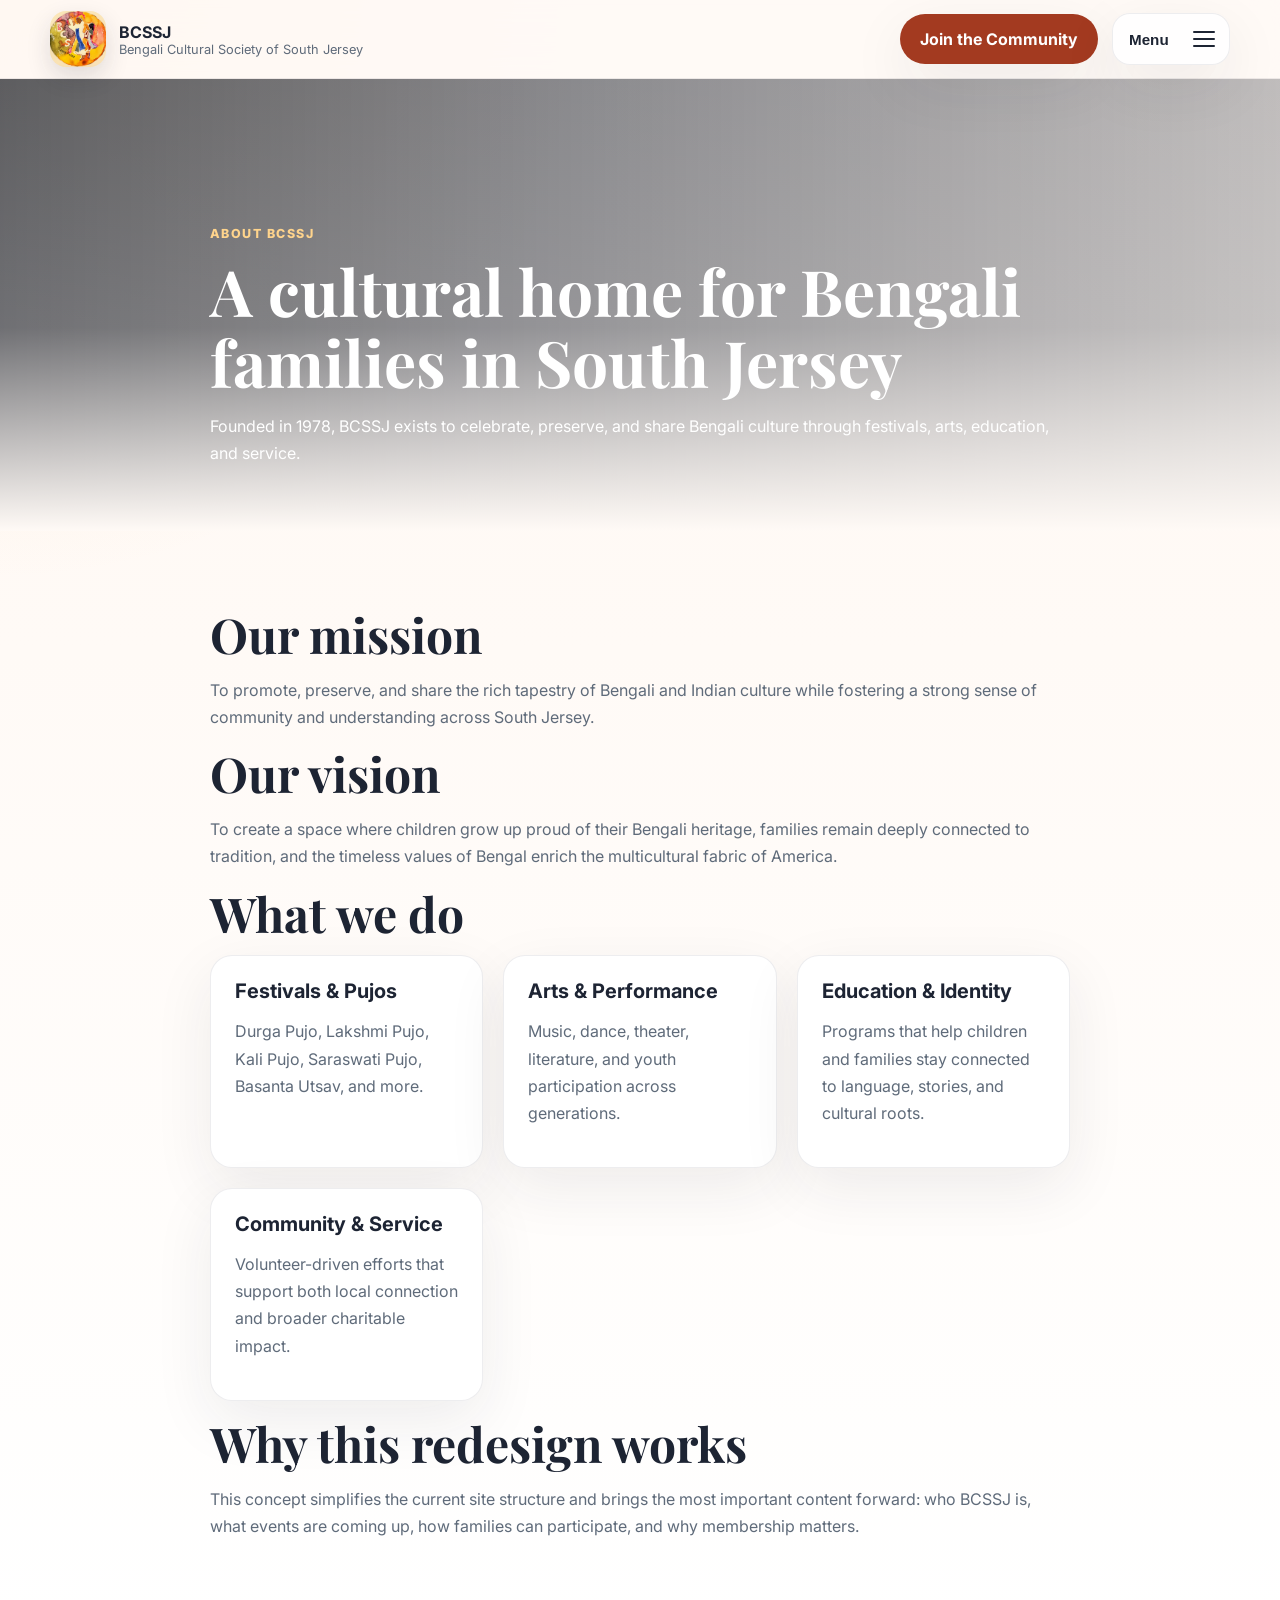
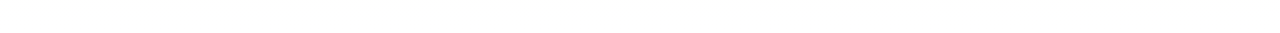
==== about.html @ 31b53582 "Initial BCSSJ modern site" ====
<!DOCTYPE html>
<html lang="en">
<head>
  <meta charset="UTF-8" />
  <meta name="viewport" content="width=device-width, initial-scale=1.0" />
  <title>About BCSSJ</title>
  <link rel="preconnect" href="https://fonts.googleapis.com">
  <link rel="preconnect" href="https://fonts.gstatic.com" crossorigin>
  <link href="https://fonts.googleapis.com/css2?family=Inter:wght@400;500;600;700;800&family=Playfair+Display:wght@600;700&display=swap" rel="stylesheet">
  <link rel="stylesheet" href="css/styles.css" />
</head>
<body>
  <header class="site-header">
    <div class="container nav-wrap">
      <a class="brand" href="index.html"><img class="brand-logo" src="assets/bcs-2026-2028-logo.jpeg" alt="BCSSJ logo" /><div><strong>BCSSJ</strong><span>Bengali Cultural Society of South Jersey</span></div></a>
      <div class="header-actions">
        <a class="button button-primary desktop-cta" href="membership.html">Join the Community</a>
        <button class="menu-toggle" type="button" aria-label="Open navigation menu" aria-expanded="false" aria-controls="site-menu">
          <span class="menu-toggle-label">Menu</span>
          <span class="menu-toggle-bars"><span></span><span></span><span></span></span>
        </button>
      </div>
      <nav class="site-nav" id="site-menu">
        <div class="site-nav-panel">
          <a href="about.html" class="active">About</a>
          <a href="events.html">Events</a>
          <a href="membership.html">Membership</a>
          <a href="festival.html">Durga Pujo</a>
          <a href="contact.html">Contact</a>
          <a class="button button-primary mobile-cta" href="membership.html">Join the Community</a>
        </div>
      </nav>
    </div>
  </header>

  <main class="page-shell">
    <section class="page-hero hero-photo-subpage" style="--hero-image: url('https://images.unsplash.com/photo-1514222709107-a180c68d72b4?auto=format&fit=crop&w=1600&q=80');">
      <div class="container narrow">
        <p class="eyebrow">About BCSSJ</p>
        <h1>A cultural home for Bengali families in South Jersey</h1>
        <p>Founded in 1978, BCSSJ exists to celebrate, preserve, and share Bengali culture through festivals, arts, education, and service.</p>
      </div>
    </section>

    <section class="section">
      <div class="container narrow content-flow">
        <h2>Our mission</h2>
        <p>To promote, preserve, and share the rich tapestry of Bengali and Indian culture while fostering a strong sense of community and understanding across South Jersey.</p>

        <h2>Our vision</h2>
        <p>To create a space where children grow up proud of their Bengali heritage, families remain deeply connected to tradition, and the timeless values of Bengal enrich the multicultural fabric of America.</p>

        <h2>What we do</h2>
        <div class="info-grid">
          <article class="info-card"><h3>Festivals & Pujos</h3><p>Durga Pujo, Lakshmi Pujo, Kali Pujo, Saraswati Pujo, Basanta Utsav, and more.</p></article>
          <article class="info-card"><h3>Arts & Performance</h3><p>Music, dance, theater, literature, and youth participation across generations.</p></article>
          <article class="info-card"><h3>Education & Identity</h3><p>Programs that help children and families stay connected to language, stories, and cultural roots.</p></article>
          <article class="info-card"><h3>Community & Service</h3><p>Volunteer-driven efforts that support both local connection and broader charitable impact.</p></article>
        </div>

        <h2>Why this redesign works</h2>
        <p>This concept simplifies the current site structure and brings the most important content forward: who BCSSJ is, what events are coming up, how families can participate, and why membership matters.</p>
      </div>
    </section>
  </main>
  <script src="js/site.js"></script>
</body>
</html>
---- css/styles.css ----
:root {
  --bg: #fffaf6;
  --surface: #ffffff;
  --surface-alt: #fff1e6;
  --text: #1d2433;
  --muted: #5f6b7a;
  --primary: #a33a20;
  --primary-dark: #7d2c18;
  --accent: #f1b24a;
  --border: rgba(29, 36, 51, 0.08);
  --shadow: 0 20px 60px rgba(32, 34, 52, 0.08);
  --radius: 22px;
  --container: 1180px;
}

* { box-sizing: border-box; }
html { scroll-behavior: smooth; }
body {
  margin: 0;
  font-family: 'Inter', sans-serif;
  color: var(--text);
  background:
    radial-gradient(circle at top left, rgba(241,178,74,.18), transparent 28%),
    linear-gradient(180deg, #fff8f3 0%, #fffaf6 40%, #ffffff 100%);
}

a { color: inherit; text-decoration: none; }
.container { width: min(var(--container), calc(100% - 2rem)); margin: 0 auto; }
.narrow { width: min(860px, calc(100% - 2rem)); margin: 0 auto; }

.site-header {
  position: sticky;
  top: 0;
  z-index: 20;
  background: rgba(255, 250, 246, 0.88);
  backdrop-filter: blur(16px);
  border-bottom: 1px solid var(--border);
}

.nav-wrap {
  display: flex;
  align-items: center;
  justify-content: space-between;
  gap: 1.5rem;
  min-height: 78px;
}

.brand {
  display: flex;
  align-items: center;
  gap: .8rem;
}

.brand strong { display: block; font-size: 1rem; }
.brand span:last-child { display: block; font-size: .8rem; color: var(--muted); }
.brand-mark {
  width: 48px;
  height: 48px;
  border-radius: 14px;
  display: grid;
  place-items: center;
  background: linear-gradient(135deg, var(--primary), #d85a2f);
  color: #fff;
  font-weight: 800;
  letter-spacing: .06em;
}

.site-nav {
  display: flex;
  align-items: center;
  gap: 1.2rem;
  color: var(--muted);
  font-weight: 500;
}

.site-nav a.active,
.site-nav a:hover,
.text-link:hover { color: var(--primary); }

.button {
  display: inline-flex;
  align-items: center;
  justify-content: center;
  padding: .95rem 1.25rem;
  border-radius: 999px;
  font-weight: 700;
  transition: .2s ease;
}

.button-primary {
  background: var(--primary);
  color: #fff;
  box-shadow: var(--shadow);
}

.button-primary:hover { background: var(--primary-dark); transform: translateY(-1px); }
.button-secondary {
  border: 1px solid var(--border);
  background: rgba(255,255,255,.75);
}
.button-secondary.light { border-color: rgba(255,255,255,.3); color: #fff; }

.hero, .page-hero, .festival-hero { padding: 5rem 0 4rem; }
.hero-grid {
  display: grid;
  grid-template-columns: 1.3fr .9fr;
  gap: 2rem;
  align-items: center;
}

.eyebrow {
  margin: 0 0 .75rem;
  color: var(--primary);
  text-transform: uppercase;
  letter-spacing: .12em;
  font-size: .78rem;
  font-weight: 800;
}

h1, h2, h3, h4 {
  margin: 0 0 1rem;
  line-height: 1.1;
}

h1, h2 {
  font-family: 'Playfair Display', serif;
}

h1 { font-size: clamp(2.8rem, 5vw, 4.8rem); }
h2 { font-size: clamp(2rem, 4vw, 3rem); }
h3 { font-size: 1.25rem; }
p { color: var(--muted); line-height: 1.7; }

.hero-text { max-width: 62ch; font-size: 1.1rem; }
.hero-actions { display: flex; gap: 1rem; flex-wrap: wrap; margin: 1.6rem 0 2rem; }
.hero-stats {
  display: grid;
  grid-template-columns: repeat(3, 1fr);
  gap: 1rem;
}
.hero-stats div {
  background: rgba(255,255,255,.72);
  border: 1px solid var(--border);
  border-radius: 18px;
  padding: 1rem;
}
.hero-stats strong { display: block; font-size: 1.15rem; margin-bottom: .3rem; }
.hero-stats span { color: var(--muted); font-size: .92rem; }

.hero-card,
.feature-card,
.event-card,
.quote-card,
.info-card,
.pricing-card,
.listing-card {
  background: var(--surface);
  border: 1px solid var(--border);
  box-shadow: var(--shadow);
  border-radius: var(--radius);
}

.hero-card { padding: 1rem; }
.hero-card-inner {
  padding: 1.6rem;
  border-radius: calc(var(--radius) - 6px);
  background: linear-gradient(180deg, #fff4ea 0%, #fffdf9 100%);
}
.card-label, .meta { font-size: .9rem; color: var(--primary); }
.hero-card ul { padding-left: 1.1rem; color: var(--muted); line-height: 1.7; }
.text-link { color: var(--primary-dark); font-weight: 700; }

.section { padding: 4.8rem 0; }
.section-alt { background: rgba(241, 178, 74, 0.08); }
.section-heading { margin-bottom: 2rem; max-width: 760px; }
.section-heading.split {
  display: flex;
  align-items: end;
  justify-content: space-between;
  gap: 1rem;
  max-width: none;
}

.feature-grid,
.event-grid,
.info-grid,
.contact-grid {
  display: grid;
  grid-template-columns: repeat(3, 1fr);
  gap: 1.25rem;
}

.event-grid { grid-template-columns: repeat(4, 1fr); }
.feature-card, .event-card, .info-card { padding: 1.5rem; }
.event-card.highlight { background: linear-gradient(180deg, #fff2d8, #fffdf8); }
.pill {
  display: inline-flex;
  align-items: center;
  border-radius: 999px;
  padding: .35rem .7rem;
  background: rgba(163,58,32,.11);
  color: var(--primary);
  font-size: .78rem;
  font-weight: 800;
  margin-bottom: .9rem;
}
.pill.subtle { background: rgba(29,36,51,.06); color: var(--text); }

.two-column {
  display: grid;
  grid-template-columns: 1.1fr .9fr;
  gap: 2rem;
  align-items: center;
}
.quote-card { padding: 2rem; background: linear-gradient(180deg, #fff9ef, #ffffff); }
.quote-card p { font-size: 1.4rem; color: var(--text); font-family: 'Playfair Display', serif; }

.cta-band {
  background: linear-gradient(135deg, #8a311b 0%, #c64c24 100%);
  color: #fff;
}
.cta-band p { color: rgba(255,255,255,.82); }
.cta-band-inner {
  display: flex;
  justify-content: space-between;
  gap: 2rem;
  align-items: center;
}
.cta-actions { display: flex; gap: 1rem; flex-wrap: wrap; }

.site-footer {
  background: #111723;
  color: #dbe3ef;
  padding: 2.5rem 0;
}
.footer-grid {
  display: grid;
  grid-template-columns: 2fr 1fr 1fr;
  gap: 1.5rem;
}
.site-footer a { display: block; color: #dbe3ef; margin-bottom: .5rem; }
.site-footer p { color: #aab8c8; }

.page-shell { min-height: calc(100vh - 78px); }
.content-flow > * + * { margin-top: 1rem; }
.event-listing { display: grid; gap: 1rem; }
.listing-card {
  display: flex;
  justify-content: space-between;
  gap: 1.5rem;
  padding: 1.4rem 1.5rem;
  align-items: center;
}
.listing-card.featured { border-color: rgba(163,58,32,.28); background: #fff8f0; }
.listing-meta { min-width: 180px; text-align: right; }
.listing-meta strong { display: block; margin-bottom: .35rem; }
.pricing-card { padding: 2rem; background: linear-gradient(180deg, #fff3e7, #ffffff); }
.pricing-label { text-transform: uppercase; letter-spacing: .08em; font-size: .78rem; }
.check-list { padding-left: 1.1rem; color: var(--muted); line-height: 1.8; }
.hero-badges { display: flex; gap: .75rem; flex-wrap: wrap; margin-top: 1.25rem; }
.hero-badges span {
  background: rgba(255,255,255,.72);
  border: 1px solid var(--border);
  padding: .6rem .85rem;
  border-radius: 999px;
  font-weight: 600;
}
.festival-hero {
  background: linear-gradient(180deg, rgba(241,178,74,.18), rgba(255,255,255,0));
}

@media (max-width: 1024px) {
  .hero-grid,
  .two-column,
  .event-grid,
  .feature-grid,
  .info-grid,
  .contact-grid,
  .footer-grid,
  .cta-band-inner {
    grid-template-columns: 1fr;
    display: grid;
  }
  .event-grid { grid-template-columns: 1fr 1fr; }
  .section-heading.split,
  .listing-card,
  .nav-wrap {
    display: block;
  }
  .site-nav { margin: 1rem 0; flex-wrap: wrap; }
  .listing-meta { text-align: left; min-width: 0; }
}

@media (max-width: 720px) {
  .event-grid,
  .hero-stats { grid-template-columns: 1fr; }
  .container, .narrow { width: min(100% - 1.25rem, var(--container)); }
  h1 { font-size: 2.4rem; }
  h2 { font-size: 1.85rem; }
  .button { width: 100%; }
  .hero-actions, .cta-actions { display: grid; }
}


body.menu-open {
  overflow: hidden;
}

body.menu-open main,
body.menu-open .site-footer {
  transform: scale(.985);
  opacity: .42;
  filter: blur(3px);
  transition: transform .3s ease, opacity .3s ease, filter .3s ease;
}

main,
.site-footer {
  transition: transform .3s ease, opacity .3s ease, filter .3s ease;
}

.site-header {
  transition: background .25s ease, box-shadow .25s ease, border-color .25s ease;
}

.site-header.compact {
  background: rgba(255, 249, 244, 0.96);
  box-shadow: 0 16px 40px rgba(17, 23, 35, 0.08);
}

.site-header.compact .nav-wrap {
  min-height: 64px;
}

.site-header.compact .brand-logo {
  width: 44px;
  height: 44px;
  border-radius: 12px;
}

.site-header.compact .brand strong {
  font-size: .96rem;
}

.brand-logo {
  width: 56px;
  height: 56px;
  object-fit: cover;
  border-radius: 16px;
  box-shadow: 0 10px 24px rgba(32, 34, 52, 0.14);
  background: #fff;
  transition: width .25s ease, height .25s ease, border-radius .25s ease, transform .25s ease;
}

.header-actions {
  display: flex;
  align-items: center;
  gap: .9rem;
  margin-left: auto;
}

.menu-toggle {
  position: relative;
  z-index: 40;
  min-width: 118px;
  height: 52px;
  border-radius: 18px;
  border: 1px solid var(--border);
  background: rgba(255,255,255,.92);
  display: inline-flex;
  align-items: center;
  justify-content: space-between;
  gap: .8rem;
  padding: 0 14px 0 16px;
  cursor: pointer;
  box-shadow: var(--shadow);
  transition: transform .2s ease, background .2s ease, box-shadow .2s ease;
}

.menu-toggle:hover {
  transform: translateY(-1px);
}

.menu-toggle-label {
  font-size: .95rem;
  font-weight: 700;
  color: var(--text);
}

.menu-toggle-bars {
  display: inline-flex;
  flex-direction: column;
  justify-content: center;
  gap: 5px;
  width: 22px;
}

.menu-toggle-bars span {
  display: block;
  height: 2px;
  border-radius: 999px;
  background: var(--text);
  transition: .25s ease;
}

.menu-toggle.open {
  background: rgba(255,255,255,.98);
  box-shadow: 0 16px 40px rgba(17, 23, 35, 0.16);
}

.menu-toggle.open .menu-toggle-bars span:nth-child(1) {
  transform: translateY(7px) rotate(45deg);
}

.menu-toggle.open .menu-toggle-bars span:nth-child(2) {
  opacity: 0;
}

.menu-toggle.open .menu-toggle-bars span:nth-child(3) {
  transform: translateY(-7px) rotate(-45deg);
}

.desktop-cta {
  display: inline-flex;
}

.mobile-cta {
  display: none;
}

.site-header .site-nav {
  position: fixed;
  inset: 0;
  z-index: 30;
  background: rgba(17, 23, 35, 0.34);
  backdrop-filter: blur(12px);
  display: flex;
  justify-content: flex-start;
  align-items: flex-start;
  padding: 1rem;
  opacity: 0;
  visibility: hidden;
  pointer-events: none;
  transition: opacity .25s ease, visibility .25s ease;
}

.site-header .site-nav::before {
  content: '';
  position: absolute;
  inset: 0;
}

.site-header .site-nav-panel {
  position: relative;
  z-index: 1;
}

.site-header .site-nav.open {
  opacity: 1;
  visibility: visible;
  pointer-events: auto;
}

.site-header .site-nav {
  --panel-width: min(420px, calc(100vw - 2rem));
  color: var(--text);
  gap: 0;
  flex-direction: column;
  overflow: hidden;
  align-items: flex-start;
}

.site-header .site-nav-panel {
  width: var(--panel-width);
  min-height: min(560px, calc(100vh - 2rem));
  max-height: calc(100vh - 2rem);
  margin-top: 1rem;
  margin-left: 1rem;
  padding: 5rem 1rem 1rem;
  border-radius: 30px;
  background: linear-gradient(180deg, rgba(255,255,255,.985), rgba(255,248,241,.985));
  border: 1px solid rgba(29, 36, 51, 0.08);
  box-shadow: 0 28px 80px rgba(10, 14, 25, 0.18);
  transform: translateY(-18px) scale(.98);
  transform-origin: top left;
  transition: transform .3s ease;
  overflow-y: auto;
}

.site-header .site-nav.open .site-nav-panel {
  transform: translateY(0) scale(1);
}

.site-header .site-nav a {
  display: block;
  width: 100%;
  margin-left: 0;
  padding: 1rem 1.25rem;
  border-radius: 18px;
  font-size: 1.05rem;
  font-weight: 600;
}

.site-header .site-nav a:hover,
.site-header .site-nav a.active {
  background: linear-gradient(90deg, rgba(163,58,32,.16), rgba(241,178,74,.18));
  color: var(--primary);
  box-shadow: inset 4px 0 0 var(--primary);
}

.site-header .site-nav.open a {
  animation: menuFade .28s ease both;
}

.site-header .site-nav a:nth-of-type(2) { animation-delay: .03s; }
.site-header .site-nav a:nth-of-type(3) { animation-delay: .06s; }
.site-header .site-nav a:nth-of-type(4) { animation-delay: .09s; }
.site-header .site-nav a:nth-of-type(5) { animation-delay: .12s; }
.site-header .site-nav a:nth-of-type(6) { animation-delay: .15s; }
.site-header .site-nav a:nth-of-type(7) { animation-delay: .18s; }

.site-header .site-nav .mobile-cta {
  margin-top: .75rem;
  justify-content: center;
}

.site-header .site-nav-panel > a + a {
  margin-top: .2rem;
}

.hero-photo,
.hero-photo-subpage {
  position: relative;
  overflow: hidden;
}

.hero-photo::before,
.hero-photo-subpage::before {
  content: '';
  position: absolute;
  inset: 0;
  background-image: linear-gradient(90deg, rgba(17,23,35,.72), rgba(17,23,35,.28)), var(--hero-image);
  background-size: cover;
  background-position: center;
  transform: scale(1.02);
}

.hero-photo::after,
.hero-photo-subpage::after {
  content: '';
  position: absolute;
  inset: 0;
  background: linear-gradient(180deg, rgba(255,250,246,.06) 0%, rgba(255,250,246,.16) 55%, rgba(255,250,246,1) 100%);
}

.hero-photo > *,
.hero-photo-subpage > * {
  position: relative;
  z-index: 1;
}

.hero-photo {
  min-height: 720px;
  display: flex;
  align-items: center;
}

.hero-photo h1,
.hero-photo .hero-text,
.hero-photo .hero-copy,
.hero-photo .hero-stats strong,
.hero-photo .hero-card h2,
.hero-photo .hero-card strong,
.hero-photo-subpage h1,
.hero-photo-subpage p {
  color: #fff;
}

.hero-photo .hero-stats div,
.hero-photo .hero-card {
  background: rgba(255,255,255,.12);
  backdrop-filter: blur(10px);
  border-color: rgba(255,255,255,.18);
}

.hero-photo .hero-card-inner {
  background: linear-gradient(180deg, rgba(255,244,234,.88) 0%, rgba(255,255,255,.84) 100%);
}

.hero-photo .hero-card p,
.hero-photo .hero-card li,
.hero-photo .hero-card h2,
.hero-photo .hero-card strong {
  color: var(--text);
}

.hero-photo .button-secondary {
  background: rgba(255,255,255,.14);
  border-color: rgba(255,255,255,.28);
  color: #fff;
}

.hero-photo-subpage {
  min-height: 360px;
  display: flex;
  align-items: end;
  padding-bottom: 3rem;
}

.hero-photo-subpage .narrow {
  padding-top: 4rem;
}

.hero-photo-subpage .eyebrow {
  color: #ffd48c;
}

@keyframes menuFade {
  from {
    opacity: 0;
    transform: translateY(-8px);
  }
  to {
    opacity: 1;
    transform: translateY(0);
  }
}

@media (max-width: 1024px) {
  .desktop-cta { display: none; }
  .mobile-cta { display: inline-flex; }
  .site-header .site-nav-panel {
    width: min(100%, calc(100vw - 2rem));
  }
  .hero-photo {
    min-height: auto;
    padding: 4.5rem 0 3rem;
  }
}

@media (max-width: 720px) {
  .brand span:last-child { display: none; }
  .brand-logo {
    width: 46px;
    height: 46px;
    border-radius: 14px;
  }
  .site-header.compact .brand-logo {
    width: 40px;
    height: 40px;
    border-radius: 12px;
  }
  .menu-toggle {
    min-width: 102px;
    height: 48px;
    padding: 0 12px 0 14px;
  }
  .menu-toggle-label {
    font-size: .9rem;
  }
  .site-header .site-nav {
    padding: .75rem;
  }
  .site-header .site-nav-panel {
    margin-top: .75rem;
    margin-left: .75rem;
    min-height: calc(100vh - 1.5rem);
    border-radius: 24px;
    padding: 4.5rem .75rem .75rem;
  }
  .site-header .site-nav a {
    padding: .95rem 1rem;
  }
  .hero-photo-subpage {
    min-height: 300px;
  }
}


.photo-grid {
  display: grid;
  grid-template-columns: 1.1fr .9fr;
  gap: 1.25rem;
  align-items: stretch;
}

.photo-card {
  margin: 0;
  border-radius: 24px;
  overflow: hidden;
  background: #fff;
  border: 1px solid var(--border);
  box-shadow: var(--shadow);
  min-height: 320px;
}

.photo-card.tall {
  min-height: 520px;
}

.photo-card img {
  width: 100%;
  height: 100%;
  object-fit: cover;
  display: block;
}

@media (max-width: 720px) {
  .photo-grid {
    grid-template-columns: 1fr;
  }
  .photo-card,
  .photo-card.tall {
    min-height: 280px;
  }
}
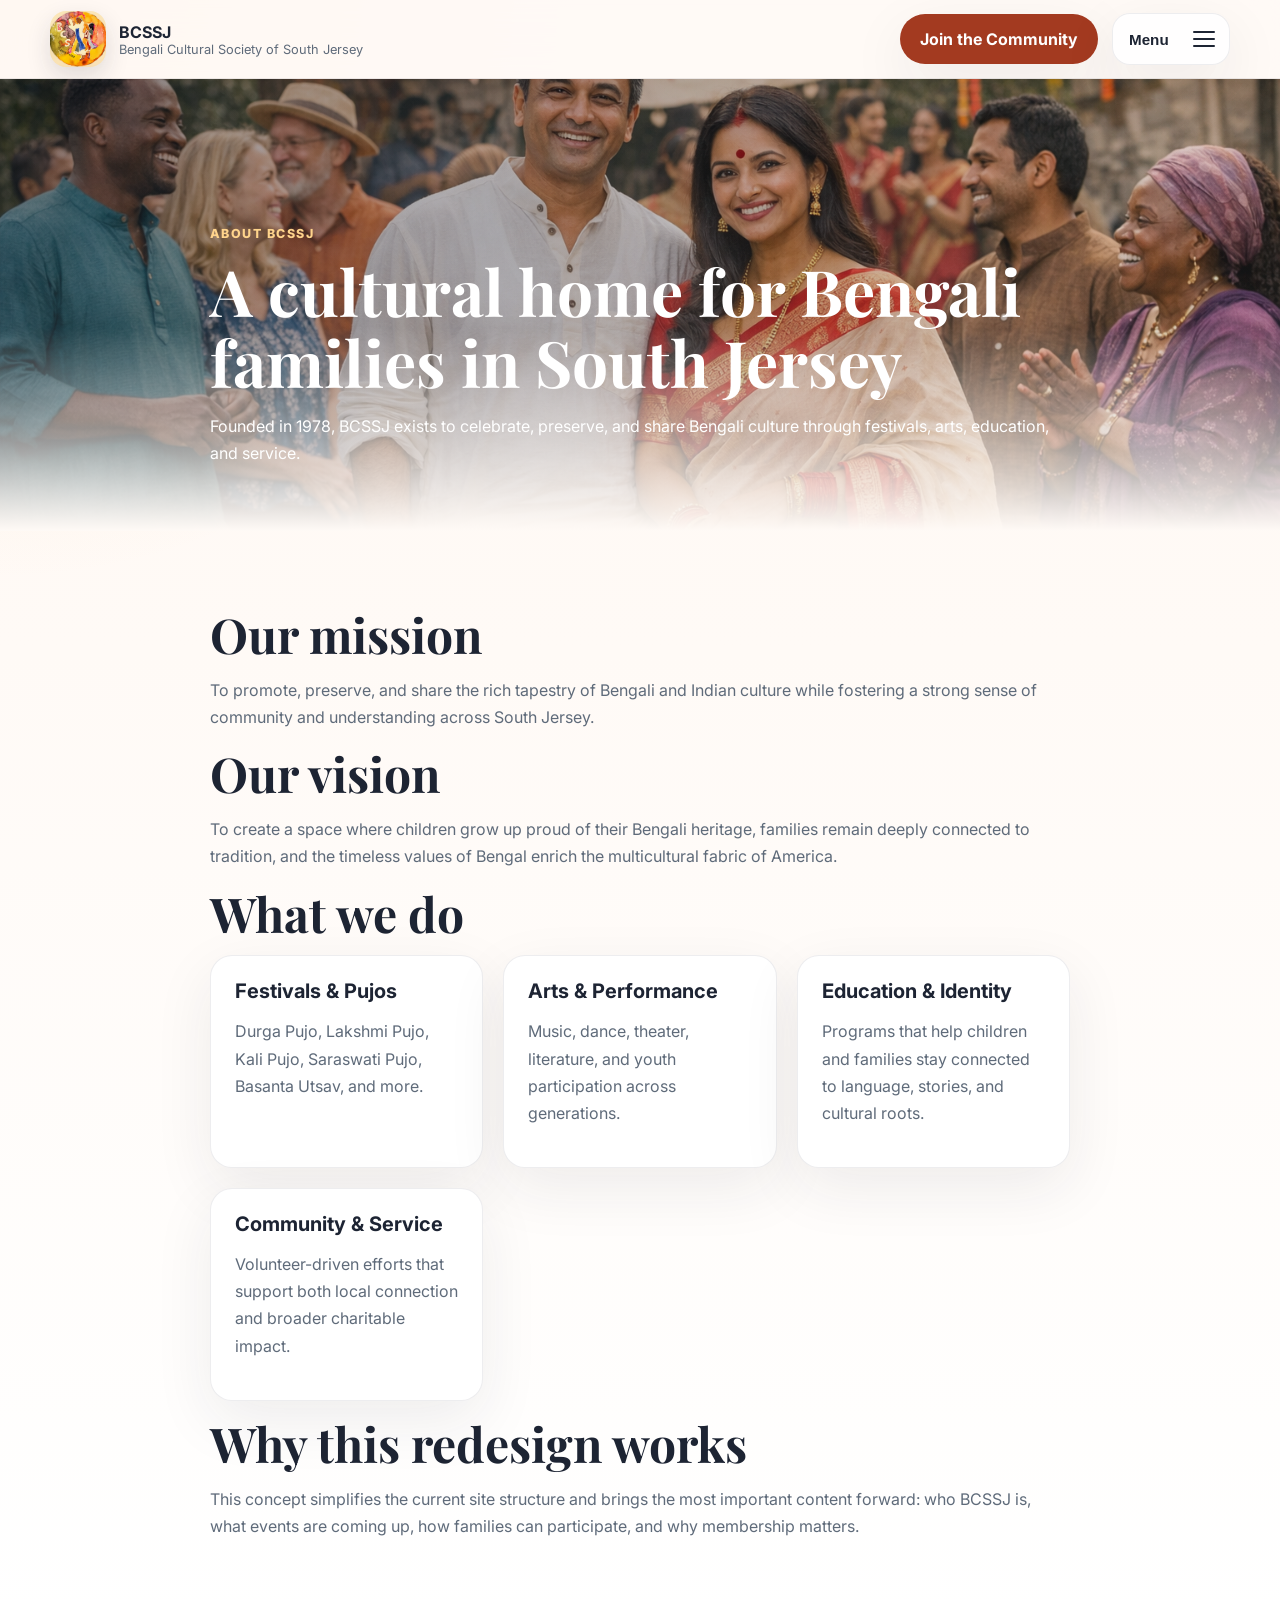
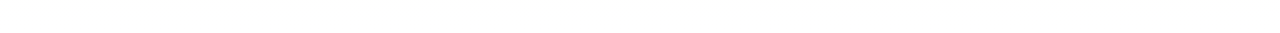
==== commit 5b6038a4: "Update BCSSJ site with new logo, menu polish, festival images, and about hero" ====
--- a/about.html
+++ b/about.html
@@ -34,7 +34,8 @@
   </header>
 
   <main class="page-shell">
-    <section class="page-hero hero-photo-subpage" style="--hero-image: url('https://images.unsplash.com/photo-1514222709107-a180c68d72b4?auto=format&fit=crop&w=1600&q=80');">
+    <section class="page-hero hero-photo-subpage about-hero">
+      <img class="about-hero-bg" src="assets/about-hero-generated.png" alt="BCSSJ community hero background" />
       <div class="container narrow">
         <p class="eyebrow">About BCSSJ</p>
         <h1>A cultural home for Bengali families in South Jersey</h1>
--- a/css/styles.css
+++ b/css/styles.css
@@ -539,10 +539,22 @@
   content: '';
   position: absolute;
   inset: 0;
-  background-image: linear-gradient(90deg, rgba(17,23,35,.72), rgba(17,23,35,.28)), var(--hero-image);
+  background-image: linear-gradient(90deg, rgba(17,23,35,.72), rgba(17,23,35,.28));
   background-size: cover;
   background-position: center;
   transform: scale(1.02);
+}
+
+.hero-photo {
+  background-image: var(--hero-image);
+  background-size: cover;
+  background-position: center;
+}
+
+.hero-photo-subpage {
+  background-image: var(--hero-image);
+  background-size: cover;
+  background-position: center;
 }
 
 .hero-photo::after,
@@ -714,3 +726,96 @@
     min-height: 280px;
   }
 }
+
+
+/* Fix nav panel visibility above overlay */
+.site-header .site-nav-panel {
+  position: relative;
+  z-index: 2;
+}
+
+.site-header .site-nav::before {
+  z-index: 0;
+}
+
+.site-header .site-nav a,
+.site-header .site-nav .mobile-cta {
+  position: relative;
+  z-index: 3;
+  color: var(--text);
+}
+
+.site-header .site-nav .mobile-cta {
+  display: inline-flex;
+}
+
+
+.hero-image-note {
+  margin-top: 1.5rem;
+  padding: 1rem 1.1rem;
+  border-radius: 18px;
+  background: rgba(255,255,255,.14);
+  border: 1px solid rgba(255,255,255,.18);
+  backdrop-filter: blur(8px);
+}
+
+.hero-image-note strong {
+  display: block;
+  margin-bottom: .45rem;
+  color: #fff;
+}
+
+.hero-image-note p {
+  margin: 0;
+  color: rgba(255,255,255,.92);
+}
+
+
+.about-hero {
+  background-image: linear-gradient(90deg, rgba(17,23,35,.55), rgba(17,23,35,.18)), url('./assets/about-hero-generated.png') !important;
+  background-size: cover !important;
+  background-position: center center !important;
+  background-repeat: no-repeat !important;
+}
+
+.about-hero::before {
+  background-image: linear-gradient(90deg, rgba(17,23,35,.36), rgba(17,23,35,.08)) !important;
+}
+
+
+/* Force about hero image render */
+.about-hero {
+  position: relative;
+  min-height: 420px;
+}
+
+.about-hero .about-hero-bg {
+  position: absolute;
+  inset: 0;
+  width: 100%;
+  height: 100%;
+  object-fit: cover;
+  object-position: center;
+  z-index: 0;
+}
+
+.about-hero::before {
+  content: '';
+  position: absolute;
+  inset: 0;
+  background: linear-gradient(90deg, rgba(17,23,35,.45), rgba(17,23,35,.12)) !important;
+  z-index: 1;
+}
+
+.about-hero::after {
+  content: '';
+  position: absolute;
+  inset: 0;
+  background: linear-gradient(180deg, rgba(255,250,246,.02) 0%, rgba(255,250,246,.08) 55%, rgba(255,250,246,1) 100%);
+  z-index: 1;
+}
+
+.about-hero > * {
+  position: relative;
+  z-index: 2;
+}
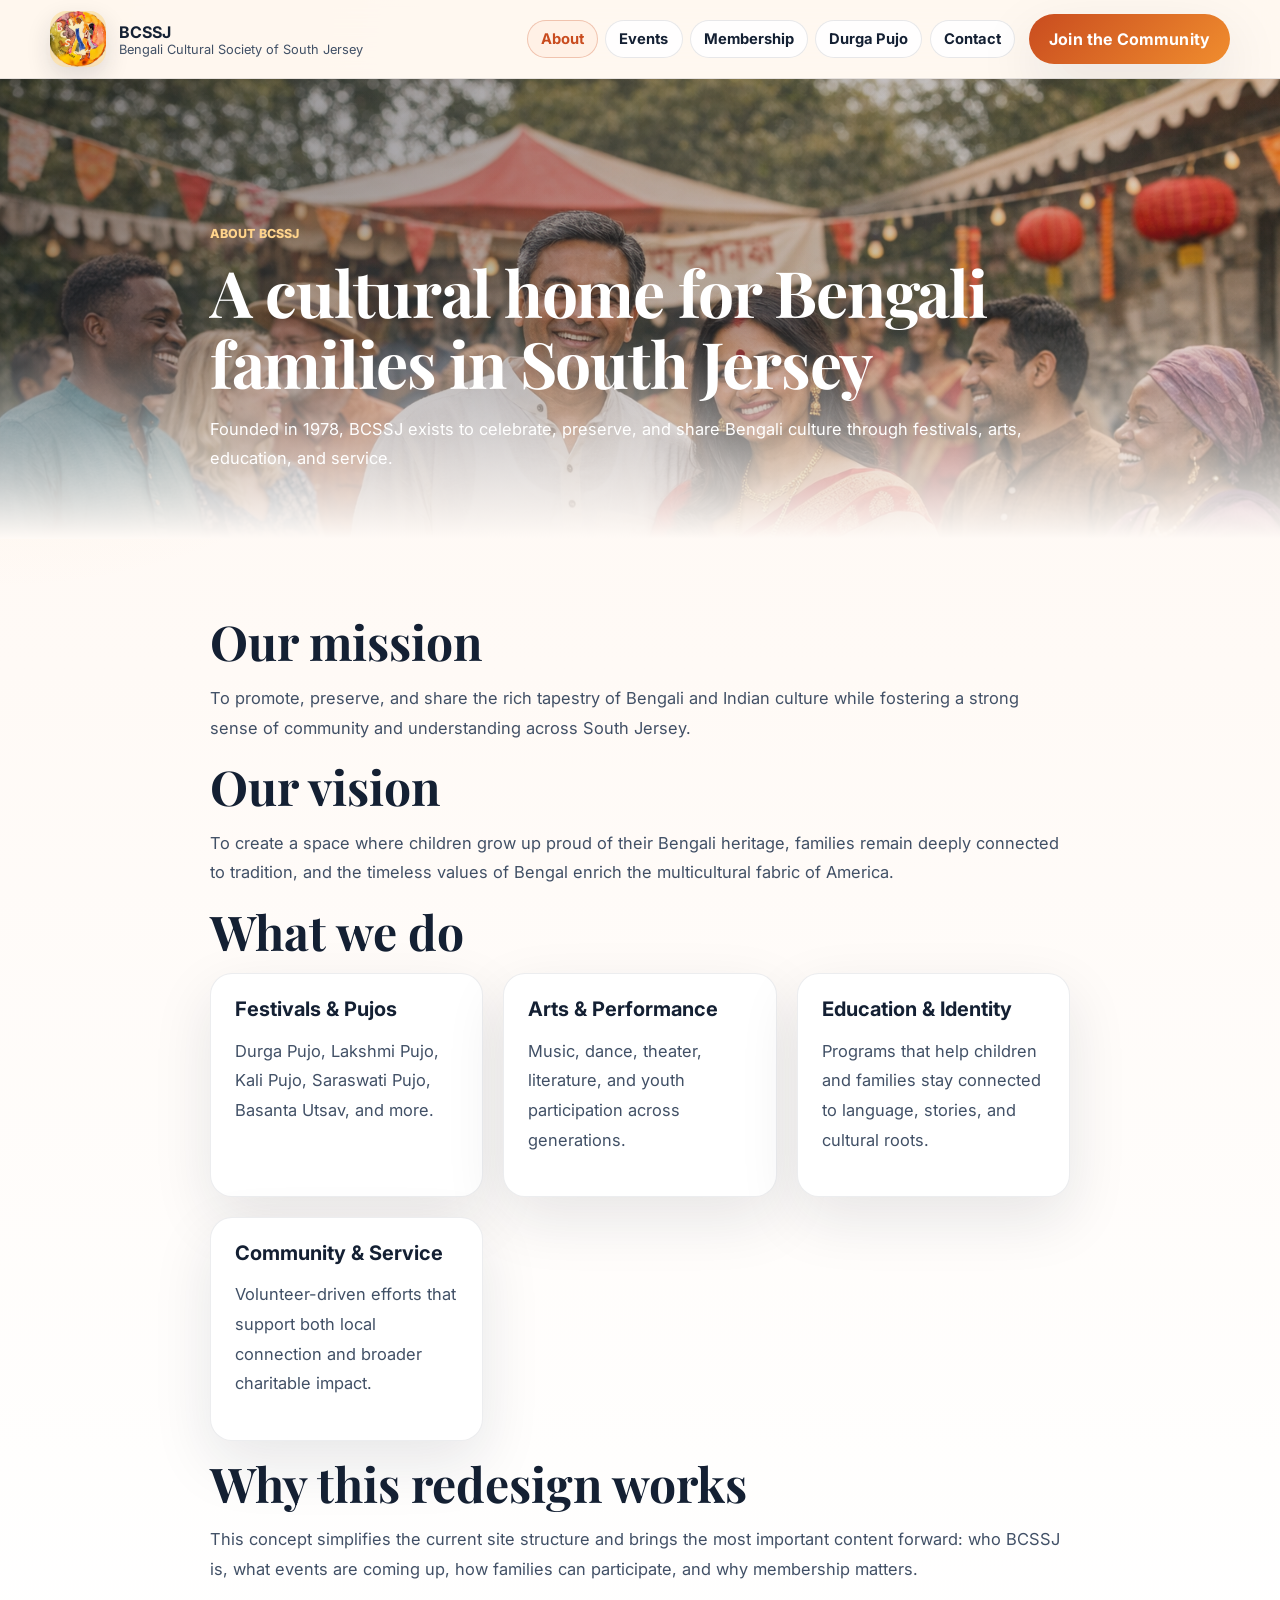
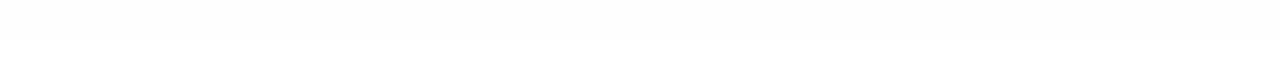
==== commit f9f79667: "Remove hamburger menu.Add events pages" ====
--- a/about.html
+++ b/about.html
@@ -14,22 +14,17 @@
     <div class="container nav-wrap">
       <a class="brand" href="index.html"><img class="brand-logo" src="assets/bcs-2026-2028-logo.jpeg" alt="BCSSJ logo" /><div><strong>BCSSJ</strong><span>Bengali Cultural Society of South Jersey</span></div></a>
       <div class="header-actions">
-        <a class="button button-primary desktop-cta" href="membership.html">Join the Community</a>
-        <button class="menu-toggle" type="button" aria-label="Open navigation menu" aria-expanded="false" aria-controls="site-menu">
-          <span class="menu-toggle-label">Menu</span>
-          <span class="menu-toggle-bars"><span></span><span></span><span></span></span>
-        </button>
-      </div>
-      <nav class="site-nav" id="site-menu">
-        <div class="site-nav-panel">
+        <nav class="header-inline-nav">
           <a href="about.html" class="active">About</a>
           <a href="events.html">Events</a>
           <a href="membership.html">Membership</a>
           <a href="festival.html">Durga Pujo</a>
           <a href="contact.html">Contact</a>
-          <a class="button button-primary mobile-cta" href="membership.html">Join the Community</a>
-        </div>
-      </nav>
+        </nav>
+        <a class="button button-primary desktop-cta" href="membership.html">Join the Community</a>
+        
+      </div>
+      
     </div>
   </header>
 
--- a/css/styles.css
+++ b/css/styles.css
@@ -1,23 +1,27 @@
 :root {
-  --bg: #fffaf6;
+  --bg: #fff8f0;
   --surface: #ffffff;
-  --surface-alt: #fff1e6;
-  --text: #1d2433;
-  --muted: #5f6b7a;
-  --primary: #a33a20;
-  --primary-dark: #7d2c18;
-  --accent: #f1b24a;
-  --border: rgba(29, 36, 51, 0.08);
-  --shadow: 0 20px 60px rgba(32, 34, 52, 0.08);
+  --surface-alt: #fff0de;
+  --text: #142033;
+  --muted: #415066;
+  --primary: #c94c1f;
+  --primary-dark: #9f3412;
+  --accent: #f4b63d;
+  --accent-strong: #f08d2e;
+  --teal: #0f8b8d;
+  --rose: #d1497a;
+  --border: rgba(20, 32, 51, 0.10);
+  --shadow: 0 22px 60px rgba(20, 32, 51, 0.10);
   --radius: 22px;
   --container: 1180px;
 }
+
 
 * { box-sizing: border-box; }
 html { scroll-behavior: smooth; }
 body {
   margin: 0;
-  font-family: 'Inter', sans-serif;
+  font-family: 'Inter', 'Segoe UI', Arial, sans-serif;
   color: var(--text);
   background:
     radial-gradient(circle at top left, rgba(241,178,74,.18), transparent 28%),
@@ -32,7 +36,7 @@
   position: sticky;
   top: 0;
   z-index: 20;
-  background: rgba(255, 250, 246, 0.88);
+  background: rgba(255, 248, 240, 0.92);
   backdrop-filter: blur(16px);
   border-bottom: 1px solid var(--border);
 }
@@ -59,7 +63,7 @@
   border-radius: 14px;
   display: grid;
   place-items: center;
-  background: linear-gradient(135deg, var(--primary), #d85a2f);
+  background: linear-gradient(135deg, var(--primary), var(--rose));
   color: #fff;
   font-weight: 800;
   letter-spacing: .06em;
@@ -88,12 +92,12 @@
 }
 
 .button-primary {
-  background: var(--primary);
+  background: linear-gradient(135deg, var(--primary), var(--accent-strong));
   color: #fff;
   box-shadow: var(--shadow);
 }
 
-.button-primary:hover { background: var(--primary-dark); transform: translateY(-1px); }
+.button-primary:hover { background: linear-gradient(135deg, var(--primary-dark), var(--primary)); transform: translateY(-1px); }
 .button-secondary {
   border: 1px solid var(--border);
   background: rgba(255,255,255,.75);
@@ -129,7 +133,7 @@
 h1 { font-size: clamp(2.8rem, 5vw, 4.8rem); }
 h2 { font-size: clamp(2rem, 4vw, 3rem); }
 h3 { font-size: 1.25rem; }
-p { color: var(--muted); line-height: 1.7; }
+p { color: var(--muted); line-height: 1.8; font-size: 1.03rem; }
 
 .hero-text { max-width: 62ch; font-size: 1.1rem; }
 .hero-actions { display: flex; gap: 1rem; flex-wrap: wrap; margin: 1.6rem 0 2rem; }
@@ -171,7 +175,7 @@
 .text-link { color: var(--primary-dark); font-weight: 700; }
 
 .section { padding: 4.8rem 0; }
-.section-alt { background: rgba(241, 178, 74, 0.08); }
+.section-alt { background: linear-gradient(180deg, rgba(244,182,61,0.10), rgba(209,73,122,0.05)); }
 .section-heading { margin-bottom: 2rem; max-width: 760px; }
 .section-heading.split {
   display: flex;
@@ -192,7 +196,7 @@
 
 .event-grid { grid-template-columns: repeat(4, 1fr); }
 .feature-card, .event-card, .info-card { padding: 1.5rem; }
-.event-card.highlight { background: linear-gradient(180deg, #fff2d8, #fffdf8); }
+.event-card.highlight { background: linear-gradient(180deg, rgba(244,182,61,0.20), rgba(255,255,255,0.96)); }
 .pill {
   display: inline-flex;
   align-items: center;
@@ -204,7 +208,7 @@
   font-weight: 800;
   margin-bottom: .9rem;
 }
-.pill.subtle { background: rgba(29,36,51,.06); color: var(--text); }
+.pill.subtle { background: rgba(15,139,141,.10); color: var(--teal); }
 
 .two-column {
   display: grid;
@@ -216,7 +220,7 @@
 .quote-card p { font-size: 1.4rem; color: var(--text); font-family: 'Playfair Display', serif; }
 
 .cta-band {
-  background: linear-gradient(135deg, #8a311b 0%, #c64c24 100%);
+  background: linear-gradient(135deg, var(--rose) 0%, var(--primary) 52%, var(--accent-strong) 100%);
   color: #fff;
 }
 .cta-band p { color: rgba(255,255,255,.82); }
@@ -229,9 +233,9 @@
 .cta-actions { display: flex; gap: 1rem; flex-wrap: wrap; }
 
 .site-footer {
-  background: #111723;
-  color: #dbe3ef;
-  padding: 2.5rem 0;
+  background: linear-gradient(135deg, #142033, #1e2e48);
+  color: #ecf3fb;
+  padding: 2.8rem 0;
 }
 .footer-grid {
   display: grid;
@@ -324,8 +328,8 @@
 }
 
 .site-header.compact {
-  background: rgba(255, 249, 244, 0.96);
-  box-shadow: 0 16px 40px rgba(17, 23, 35, 0.08);
+  background: rgba(255, 248, 240, 0.97);
+  box-shadow: 0 16px 40px rgba(20, 32, 51, 0.10);
 }
 
 .site-header.compact .nav-wrap {
@@ -596,7 +600,7 @@
 }
 
 .hero-photo .hero-card-inner {
-  background: linear-gradient(180deg, rgba(255,244,234,.88) 0%, rgba(255,255,255,.84) 100%);
+  background: linear-gradient(180deg, rgba(255,247,235,.92) 0%, rgba(255,255,255,.90) 100%);
 }
 
 .hero-photo .hero-card p,
@@ -607,8 +611,8 @@
 }
 
 .hero-photo .button-secondary {
-  background: rgba(255,255,255,.14);
-  border-color: rgba(255,255,255,.28);
+  background: rgba(255,255,255,.18);
+  border-color: rgba(255,255,255,.34);
   color: #fff;
 }
 
@@ -795,7 +799,7 @@
   width: 100%;
   height: 100%;
   object-fit: cover;
-  object-position: center;
+  object-position: center top;
   z-index: 0;
 }
 
@@ -819,3 +823,382 @@
   position: relative;
   z-index: 2;
 }
+
+
+.feature-card h3,
+.event-card h3,
+.info-card h3,
+.listing-card h2,
+.pricing-card h2,
+.quote-card p,
+.site-footer h4 {
+  color: var(--text);
+}
+
+.hero h1,
+.page-hero h1,
+.festival-hero h1 {
+  letter-spacing: -0.02em;
+}
+
+.site-nav a,
+.site-header .site-nav a,
+.button,
+.meta,
+.card-label,
+.pricing-label,
+.eyebrow {
+  letter-spacing: 0.01em;
+}
+
+.feature-card,
+.event-card,
+.info-card,
+.pricing-card,
+.listing-card,
+.quote-card,
+.hero-card {
+  border: 1px solid rgba(20, 32, 51, 0.08);
+}
+
+.hero-stats div {
+  background: rgba(255,255,255,.82);
+}
+
+.text-link {
+  color: var(--teal);
+}
+
+.text-link:hover {
+  color: var(--primary);
+}
+
+
+.event-card-link {
+  display: block;
+  color: inherit;
+}
+
+.event-card-link .event-card {
+  height: 100%;
+  transition: transform .22s ease, box-shadow .22s ease, border-color .22s ease;
+}
+
+.event-card-link:hover .event-card,
+.event-card-link:focus-visible .event-card {
+  transform: translateY(-4px);
+  box-shadow: 0 26px 70px rgba(20, 32, 51, 0.14);
+  border-color: rgba(201, 76, 31, 0.26);
+}
+
+.event-card-link:focus-visible {
+  outline: none;
+}
+
+
+/* Bulletproof nav interactions */
+.site-header .site-nav {
+  z-index: 1000 !important;
+}
+
+.site-header .site-nav-panel {
+  z-index: 1002 !important;
+  pointer-events: auto !important;
+}
+
+.site-header .site-nav::before,
+.site-header .site-nav::after,
+.site-header .site-nav-panel::before,
+.site-header .site-nav-panel::after {
+  pointer-events: none !important;
+}
+
+.site-header .site-nav a {
+  position: relative;
+  z-index: 1003 !important;
+  pointer-events: auto !important;
+}
+
+
+/* Simplified reliable menu panel */
+.site-header .site-nav {
+  display: none !important;
+}
+
+.site-header .site-nav.open {
+  display: block !important;
+}
+
+.site-header .site-nav-panel {
+  display: flex !important;
+  flex-direction: column !important;
+  gap: .35rem !important;
+  position: fixed !important;
+  top: 88px !important;
+  left: 16px !important;
+  width: min(360px, calc(100vw - 32px)) !important;
+  min-height: auto !important;
+  max-height: calc(100vh - 120px) !important;
+  padding: 1rem !important;
+  margin: 0 !important;
+  border-radius: 24px !important;
+  background: rgba(255,255,255,.985) !important;
+  border: 1px solid rgba(20, 32, 51, 0.10) !important;
+  box-shadow: 0 28px 80px rgba(10, 14, 25, 0.22) !important;
+  overflow-y: auto !important;
+  z-index: 1002 !important;
+  transform: none !important;
+}
+
+.site-header .site-nav a {
+  display: block !important;
+  width: 100% !important;
+  margin: 0 !important;
+  padding: 1rem 1.05rem !important;
+  background: transparent !important;
+  color: var(--text) !important;
+  border-radius: 16px !important;
+  font-size: 1rem !important;
+  font-weight: 700 !important;
+  text-decoration: none !important;
+}
+
+.site-header .site-nav a:hover,
+.site-header .site-nav a.active {
+  background: linear-gradient(90deg, rgba(201,76,31,.14), rgba(244,182,61,.18)) !important;
+  color: var(--primary) !important;
+  box-shadow: inset 4px 0 0 var(--primary) !important;
+}
+
+.site-header .site-nav .mobile-cta {
+  display: inline-flex !important;
+  justify-content: center !important;
+  margin-top: .5rem !important;
+}
+
+.site-header .site-nav::before,
+.site-header .site-nav::after {
+  content: none !important;
+}
+
+@media (max-width: 720px) {
+  .site-header .site-nav-panel {
+    top: 80px !important;
+    left: 12px !important;
+    width: calc(100vw - 24px) !important;
+    max-height: calc(100vh - 96px) !important;
+  }
+}
+
+
+/* Ultra-simple dependable menu */
+.site-nav {
+  display: none !important;
+}
+
+.site-nav.open {
+  display: block !important;
+}
+
+.site-nav-panel {
+  position: fixed !important;
+  top: 86px !important;
+  left: 16px !important;
+  width: min(340px, calc(100vw - 32px)) !important;
+  background: #ffffff !important;
+  border: 1px solid rgba(20, 32, 51, 0.12) !important;
+  border-radius: 20px !important;
+  box-shadow: 0 24px 80px rgba(0, 0, 0, 0.18) !important;
+  padding: 12px !important;
+  z-index: 9999 !important;
+}
+
+.site-nav-panel a {
+  display: block !important;
+  padding: 14px 16px !important;
+  margin: 0 !important;
+  color: #142033 !important;
+  font-weight: 700 !important;
+  text-decoration: none !important;
+  border-radius: 14px !important;
+  background: #ffffff !important;
+}
+
+.site-nav-panel a + a {
+  margin-top: 6px !important;
+}
+
+.site-nav-panel a:hover,
+.site-nav-panel a.active {
+  background: #fff1e6 !important;
+  color: #c94c1f !important;
+}
+
+@media (max-width: 720px) {
+  .site-nav-panel {
+    top: 78px !important;
+    left: 12px !important;
+    width: calc(100vw - 24px) !important;
+  }
+}
+
+
+/* Temporary always-visible menu links for debugging */
+.menu-debug-links {
+  display: flex;
+  gap: .5rem;
+  flex-wrap: wrap;
+  margin-top: .75rem;
+}
+
+.menu-debug-links a {
+  display: inline-flex;
+  align-items: center;
+  padding: .55rem .8rem;
+  border-radius: 999px;
+  background: rgba(255,255,255,.95);
+  border: 1px solid rgba(20, 32, 51, 0.10);
+  color: var(--text);
+  font-size: .92rem;
+  font-weight: 700;
+  text-decoration: none;
+}
+
+.menu-debug-links a:hover {
+  color: var(--primary);
+  border-color: rgba(201, 76, 31, 0.3);
+}
+
+
+/* Final simple dropdown menu */
+.menu-debug-links {
+  display: none !important;
+}
+
+.site-nav {
+  display: none !important;
+}
+
+.site-nav.open {
+  display: block !important;
+}
+
+.site-nav-panel {
+  position: absolute !important;
+  top: calc(100% + 10px) !important;
+  left: 0 !important;
+  width: 280px !important;
+  background: #ffffff !important;
+  border: 1px solid rgba(20, 32, 51, 0.12) !important;
+  border-radius: 18px !important;
+  box-shadow: 0 18px 48px rgba(0, 0, 0, 0.16) !important;
+  padding: 10px !important;
+  z-index: 9999 !important;
+}
+
+.header-actions {
+  position: relative !important;
+}
+
+.site-nav-panel a {
+  display: block !important;
+  padding: 12px 14px !important;
+  margin: 0 !important;
+  color: #142033 !important;
+  font-weight: 700 !important;
+  text-decoration: none !important;
+  border-radius: 12px !important;
+  background: transparent !important;
+}
+
+.site-nav-panel a + a {
+  margin-top: 4px !important;
+}
+
+.site-nav-panel a:hover,
+.site-nav-panel a.active {
+  background: #fff1e6 !important;
+  color: #c94c1f !important;
+}
+
+
+/* Replaced broken hamburger with reliable inline nav */
+.menu-toggle,
+.site-nav,
+.menu-debug-links {
+  display: none !important;
+}
+
+.header-inline-nav {
+  display: flex !important;
+  gap: .45rem;
+  flex-wrap: wrap;
+  align-items: center;
+}
+
+.header-inline-nav a {
+  display: inline-flex;
+  align-items: center;
+  padding: .58rem .82rem;
+  border-radius: 999px;
+  background: rgba(255,255,255,.96);
+  border: 1px solid rgba(20, 32, 51, 0.10);
+  color: var(--text);
+  font-size: .92rem;
+  font-weight: 700;
+  text-decoration: none;
+}
+
+.header-inline-nav a:hover,
+.header-inline-nav a.active {
+  background: #fff1e6;
+  color: var(--primary);
+  border-color: rgba(201, 76, 31, 0.28);
+}
+
+@media (max-width: 900px) {
+  .header-actions {
+    display: block !important;
+    margin-left: 0 !important;
+  }
+  .header-inline-nav {
+    margin-top: .65rem;
+  }
+}
+
+
+.durga-hero {
+  position: relative;
+  min-height: 420px;
+}
+
+.durga-hero .durga-hero-bg {
+  position: absolute;
+  inset: 0;
+  width: 100%;
+  height: 100%;
+  object-fit: cover;
+  object-position: center top;
+  z-index: 0;
+}
+
+.durga-hero::before {
+  content: '';
+  position: absolute;
+  inset: 0;
+  background: linear-gradient(90deg, rgba(17,23,35,.45), rgba(17,23,35,.12));
+  z-index: 1;
+}
+
+.durga-hero::after {
+  content: '';
+  position: absolute;
+  inset: 0;
+  background: linear-gradient(180deg, rgba(255,250,246,.02) 0%, rgba(255,250,246,.08) 55%, rgba(255,250,246,1) 100%);
+  z-index: 1;
+}
+
+.durga-hero > * {
+  position: relative;
+  z-index: 2;
+}
